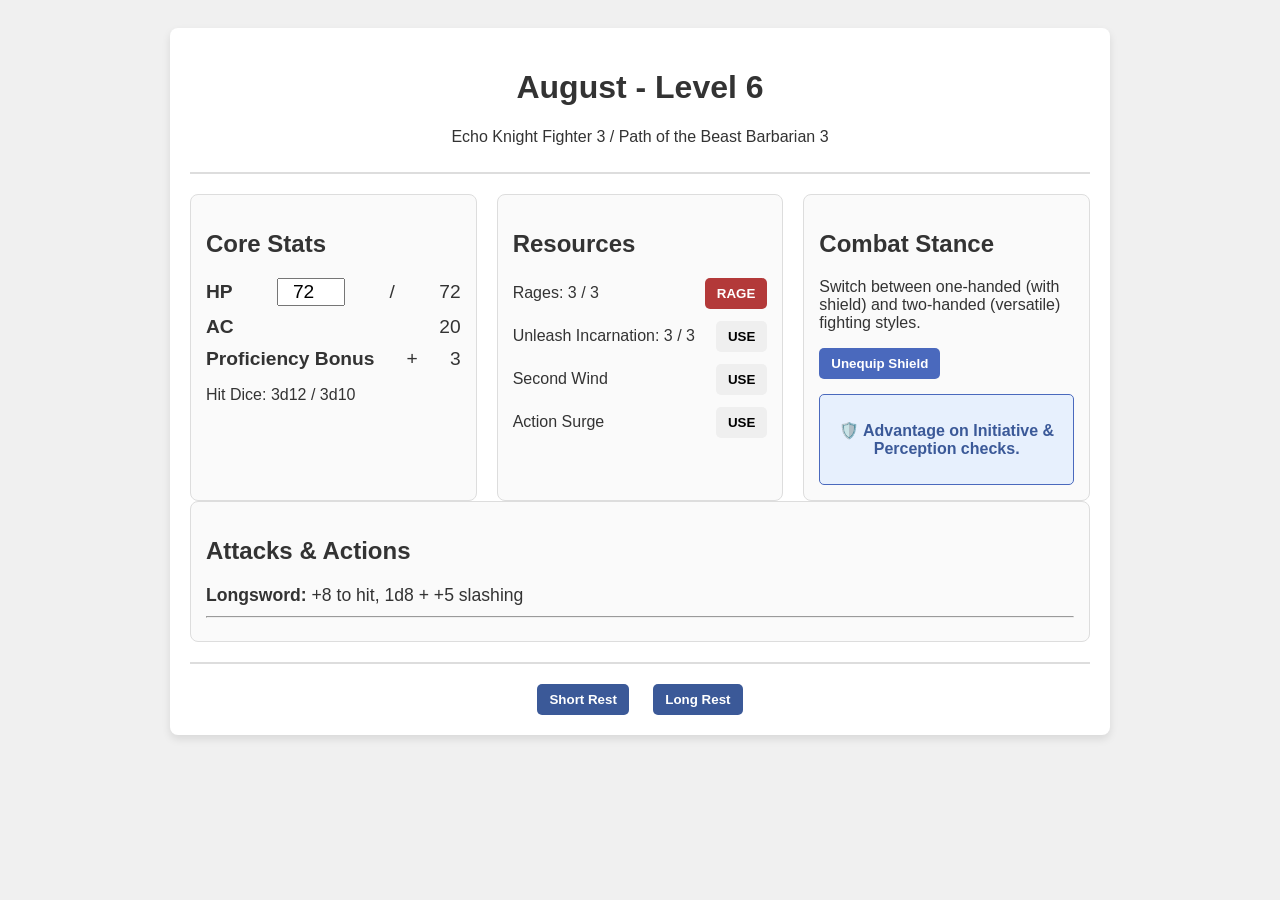
==== index.html @ f9e22737 "Update index.html added text for bite and effect" ====
<!DOCTYPE html>
<html lang="en">
<head>
    <meta charset="UTF-8">
    <meta name="viewport" content="width=device-width, initial-scale=1.0">
    <title>August's Character Dashboard</title>
    <link rel="stylesheet" href="style.css">
</head>
<body>
    <div class="container">
        <header>
            <h1>August - Level 6</h1>
            <p>Echo Knight Fighter 3 / Path of the Beast Barbarian 3</p>
        </header>

        <div class="main-grid">
            <div class="card" id="stats-card">
                <h2>Core Stats</h2>
                <div class="stat-block">
                    <span>HP</span>
                    <input type="number" id="current-hp"> / <span id="max-hp"></span>
                </div>
                <div class="stat-block">
                    <span>AC</span>
                    <span id="armor-class"></span>
                </div>
                 <div class="stat-block">
                    <span>Proficiency Bonus</span>
                    +<span id="prof-bonus"></span>
                </div>
                <div class="hit-dice">
                    <p>Hit Dice: 3d12 / 3d10</p>
                </div>
            </div>

            <div class="card" id="resources-card">
                <h2>Resources</h2>
                <div class="resource">
                    <span>Rages: <span id="rage-uses"></span> / <span id="max-rages"></span></span>
                    <button id="rage-btn">RAGE</button>
                </div>
                <div class="resource">
                    <span>Unleash Incarnation: <span id="echo-uses"></span> / <span id="max-echo-uses"></span></span>
                    <button class="cooldown" id="unleash-btn">USE</button>
                </div>
                <div class="resource">
                    <span>Second Wind</span>
                    <button class="cooldown" id="second-wind-btn">USE</button>
                </div>
                 <div class="resource">
                    <span>Action Surge</span>
                    <button class="cooldown" id="action-surge-btn">USE</button>
                </div>
            </div>

            <div class="card" id="stance-card">
                <h2>Combat Stance</h2>
                <p>Switch between one-handed (with shield) and two-handed (versatile) fighting styles.</p>
                <button id="shield-btn">Equip Shield</button>
                <div id="shield-reminder" class="hidden">
                    <p>🛡️ Advantage on Initiative & Perception checks.</p>
                </div>
            </div>
        </div>

        <div class="card" id="attacks-card">
            <h2>Attacks & Actions</h2>
            <div class="attack-entry">
                <strong>Longsword:</strong> 
                <span id="attack-bonus"></span> to hit, 
                <span id="damage-dice"></span> + <span id="damage-mod"></span> slashing
            </div>
            <div id="rage-damage-bonus" class="hidden">Rage is active!</div>
            <hr>
            <div id="beast-weapons" class="hidden">
                <h4>Form of the Beast (While Raging)</h4>
                <p><strong>Bite:</strong> 1d8 + <span class="beast-mod"></span> piercing. Once per turn, regain HP equal to your proficiency bonus.</p>
                <p><strong>Claws:</strong> 1d6 + <span class="beast-mod"></span> slashing (grants extra attack).</p>
                <p><strong>Tail:</strong> 1d8 + <span class="beast-mod"></span> piercing (reaction to boost AC).</p>
            </div>
        </div>

        <div class="controls">
            <button id="short-rest-btn">Short Rest</button>
            <button id="long-rest-btn">Long Rest</button>
        </div>
    </div>

    <script src="script.js"></script>
</body>
</html>
---- style.css ----
body {
    font-family: sans-serif;
    background-color: #f0f0f0;
    color: #333;
    display: flex;
    justify-content: center;
    align-items: center;
    padding: 20px;
}
.container {
    width: 100%;
    max-width: 900px;
    background-color: white;
    padding: 20px;
    border-radius: 8px;
    box-shadow: 0 4px 8px rgba(0,0,0,0.1);
}
header {
    text-align: center;
    border-bottom: 2px solid #ddd;
    padding-bottom: 10px;
    margin-bottom: 20px;
}
.main-grid {
    display: grid;
    grid-template-columns: repeat(auto-fit, minmax(250px, 1fr));
    gap: 20px;
}
.card {
    background-color: #fafafa;
    border: 1px solid #ddd;
    border-radius: 8px;
    padding: 15px;
}
.stat-block {
    display: flex;
    justify-content: space-between;
    align-items: center;
    font-size: 1.2em;
    margin-bottom: 10px;
}
.stat-block span:first-child {
    font-weight: bold;
}
#current-hp {
    width: 60px;
    text-align: center;
    font-size: 1em;
}
.resource {
    display: flex;
    justify-content: space-between;
    align-items: center;
    margin-bottom: 12px;
}
button {
    padding: 8px 12px;
    border: none;
    border-radius: 5px;
    cursor: pointer;
    font-weight: bold;
    transition: background-color 0.2s;
}
#rage-btn {
    background-color: #b33939;
    color: white;
}
.cooldown.used {
    background-color: #888;
    color: #ccc;
    cursor: not-allowed;
}
.controls {
    text-align: center;
    margin-top: 20px;
    padding-top: 20px;
    border-top: 2px solid #ddd;
}
.controls button {
    background-color: #3b5998;
    color: white;
    margin: 0 10px;
}
.hidden {
    display: none;
}
body.raging #rage-btn {
    background-color: #6D214F;
}
body.raging #attacks-card {
    border: 2px solid #b33939;
}
body.raging #rage-damage-bonus, body.raging #beast-weapons {
    display: block;
}
#shield-btn.active {
    background-color: #4a69bd;
    color: white;
}
.attack-entry {
    font-size: 1.1em;
    margin-bottom: 10px;
}
#rage-damage-bonus {
    color: #b33939;
    font-weight: bold;
    text-align: center;
    margin-top: 10px;
}
#shield-reminder {
    margin-top: 15px;
    padding: 10px;
    background-color: #e7f0fd;
    border: 1px solid #4a69bd;
    border-radius: 5px;
    text-align: center;
    font-weight: bold;
    color: #3b5998;
}
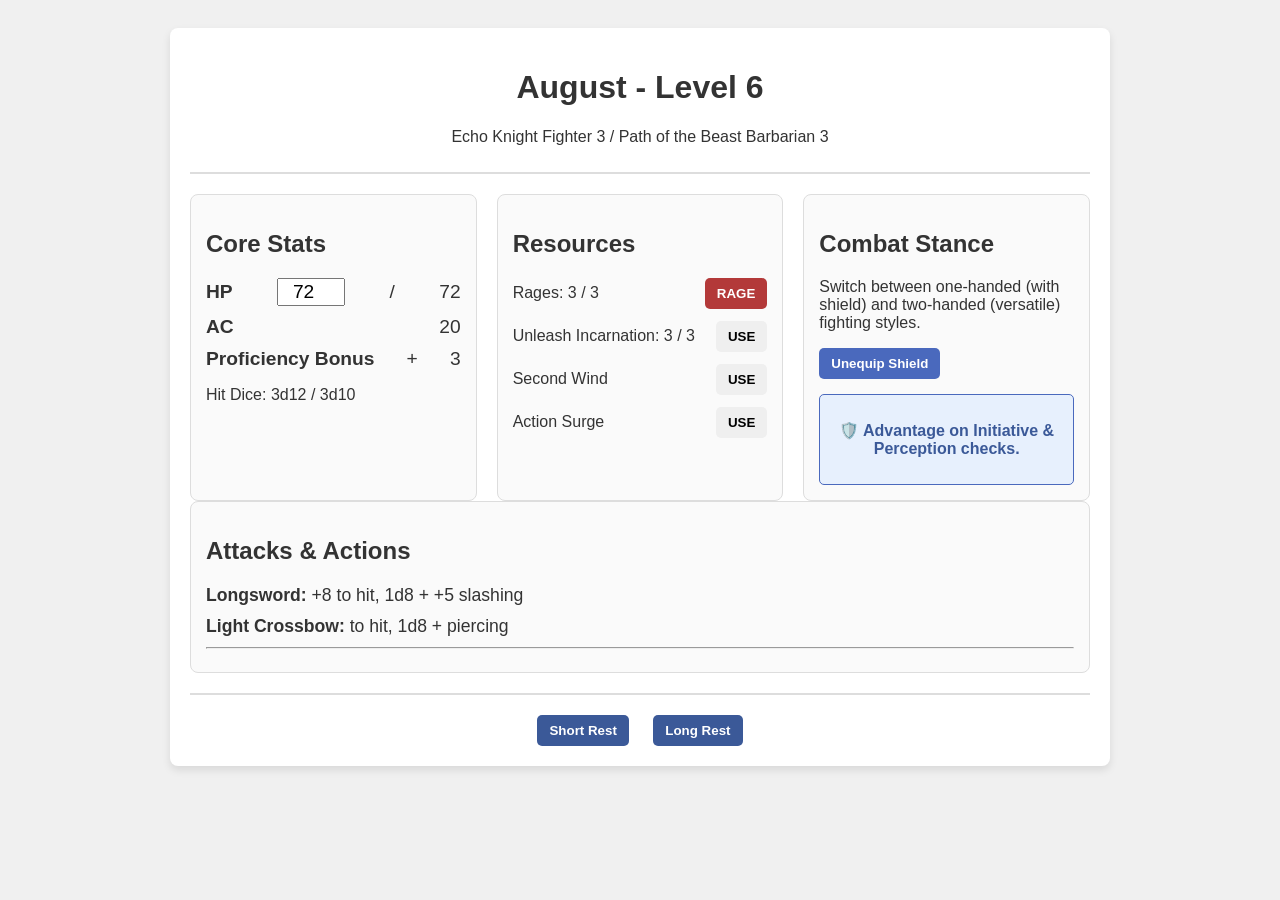
==== commit 73a4d982: "Update index.html updated infoand weapons" ====
--- a/index.html
+++ b/index.html
@@ -70,13 +70,18 @@
                 <span id="attack-bonus"></span> to hit, 
                 <span id="damage-dice"></span> + <span id="damage-mod"></span> slashing
             </div>
+            <div class="attack-entry">
+                <strong>Light Crossbow:</strong> 
+                <span id="crossbow-attack-bonus"></span> to hit, 
+                1d8 + <span id="crossbow-damage-mod"></span> piercing
+            </div>
             <div id="rage-damage-bonus" class="hidden">Rage is active!</div>
             <hr>
             <div id="beast-weapons" class="hidden">
                 <h4>Form of the Beast (While Raging)</h4>
-                <p><strong>Bite:</strong> 1d8 + <span class="beast-mod"></span> piercing. Once per turn, regain HP equal to your proficiency bonus.</p>
-                <p><strong>Claws:</strong> 1d6 + <span class="beast-mod"></span> slashing (grants extra attack).</p>
-                <p><strong>Tail:</strong> 1d8 + <span class="beast-mod"></span> piercing (reaction to boost AC).</p>
+                <p><strong>Bite:</strong> <span class="beast-attack-bonus"></span> to hit, 1d8 + <span class="beast-damage-mod"></span> piercing. Once per turn, regain HP equal to your proficiency bonus.</p>
+                <p><strong>Claws:</strong> <span class="beast-attack-bonus"></span> to hit, 1d6 + <span class="beast-damage-mod"></span> slashing. After an attack, you can make one additional claw attack.</p>
+                <p><strong>Tail:</strong> <span class="beast-attack-bonus"></span> to hit, 1d8 + <span class="beast-damage-mod"></span> piercing (Reach). Use your reaction to add 1d8 to your AC.</p>
             </div>
         </div>
 
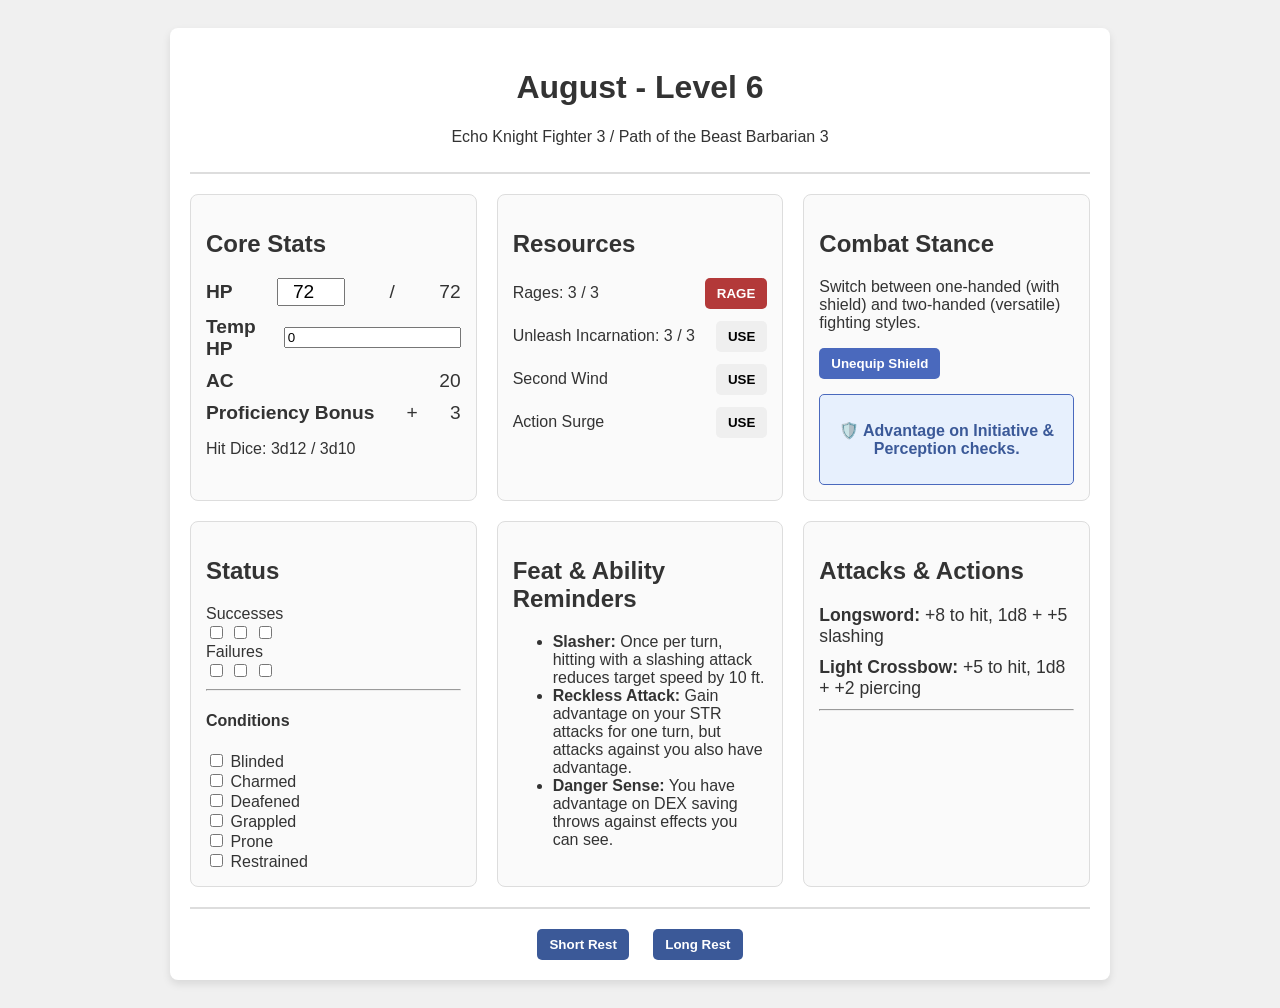
==== commit b13db3ea: "Update index.html" ====
--- a/index.html
+++ b/index.html
@@ -19,6 +19,10 @@
                 <div class="stat-block">
                     <span>HP</span>
                     <input type="number" id="current-hp"> / <span id="max-hp"></span>
+                </div>
+                <div class="stat-block">
+                    <span>Temp HP</span>
+                    <input type="number" id="temp-hp" value="0">
                 </div>
                 <div class="stat-block">
                     <span>AC</span>
@@ -61,27 +65,62 @@
                     <p>🛡️ Advantage on Initiative & Perception checks.</p>
                 </div>
             </div>
-        </div>
-
-        <div class="card" id="attacks-card">
-            <h2>Attacks & Actions</h2>
-            <div class="attack-entry">
-                <strong>Longsword:</strong> 
-                <span id="attack-bonus"></span> to hit, 
-                <span id="damage-dice"></span> + <span id="damage-mod"></span> slashing
+            
+            <div class="card" id="status-card">
+                <h2>Status</h2>
+                <div class="death-saves">
+                    <span>Successes</span>
+                    <div>
+                        <input type="checkbox"> <input type="checkbox"> <input type="checkbox">
+                    </div>
+                </div>
+                <div class="death-saves">
+                    <span>Failures</span>
+                    <div>
+                        <input type="checkbox"> <input type="checkbox"> <input type="checkbox">
+                    </div>
+                </div>
+                <hr class="divider">
+                <h4>Conditions</h4>
+                <div class="conditions-grid">
+                    <div><input type="checkbox"> Blinded</div>
+                    <div><input type="checkbox"> Charmed</div>
+                    <div><input type="checkbox"> Deafened</div>
+                    <div><input type="checkbox"> Grappled</div>
+                    <div><input type="checkbox"> Prone</div>
+                    <div><input type="checkbox"> Restrained</div>
+                </div>
             </div>
-            <div class="attack-entry">
-                <strong>Light Crossbow:</strong> 
-                <span id="crossbow-attack-bonus"></span> to hit, 
-                1d8 + <span id="crossbow-damage-mod"></span> piercing
+            
+            <div class="card" id="feats-card">
+                <h2>Feat & Ability Reminders</h2>
+                <ul>
+                    <li><strong>Slasher:</strong> Once per turn, hitting with a slashing attack reduces target speed by 10 ft.</li>
+                    <li><strong>Reckless Attack:</strong> Gain advantage on your STR attacks for one turn, but attacks against you also have advantage.</li>
+                    <li><strong>Danger Sense:</strong> You have advantage on DEX saving throws against effects you can see.</li>
+                </ul>
             </div>
-            <div id="rage-damage-bonus" class="hidden">Rage is active!</div>
-            <hr>
-            <div id="beast-weapons" class="hidden">
-                <h4>Form of the Beast (While Raging)</h4>
-                <p><strong>Bite:</strong> <span class="beast-attack-bonus"></span> to hit, 1d8 + <span class="beast-damage-mod"></span> piercing. Once per turn, regain HP equal to your proficiency bonus.</p>
-                <p><strong>Claws:</strong> <span class="beast-attack-bonus"></span> to hit, 1d6 + <span class="beast-damage-mod"></span> slashing. After an attack, you can make one additional claw attack.</p>
-                <p><strong>Tail:</strong> <span class="beast-attack-bonus"></span> to hit, 1d8 + <span class="beast-damage-mod"></span> piercing (Reach). Use your reaction to add 1d8 to your AC.</p>
+            
+            <div class="card" id="attacks-card">
+                <h2>Attacks & Actions</h2>
+                <div class="attack-entry">
+                    <strong>Longsword:</strong> 
+                    <span id="attack-bonus"></span> to hit, 
+                    <span id="damage-dice"></span> + <span id="damage-mod"></span> slashing
+                </div>
+                <div class="attack-entry">
+                    <strong>Light Crossbow:</strong> 
+                    <span id="crossbow-attack-bonus"></span> to hit, 
+                    1d8 + <span id="crossbow-damage-mod"></span> piercing
+                </div>
+                <div id="rage-damage-bonus" class="hidden">Rage is active!</div>
+                <hr>
+                <div id="beast-weapons" class="hidden">
+                    <h4>Form of the Beast (While Raging)</h4>
+                    <p><strong>Bite:</strong> <span class="beast-attack-bonus"></span> to hit, 1d8 + <span class="beast-damage-mod"></span> piercing. Once per turn, regain HP equal to your proficiency bonus.</p>
+                    <p><strong>Claws:</strong> <span class="beast-attack-bonus"></span> to hit, 1d6 + <span class="beast-damage-mod"></span> slashing. After an attack, you can make one additional claw attack.</p>
+                    <p><strong>Tail:</strong> <span class="beast-attack-bonus"></span> to hit, 1d8 + <span class="beast-damage-mod"></span> piercing (Reach). Use your reaction to add 1d8 to your AC.</p>
+                </div>
             </div>
         </div>
 
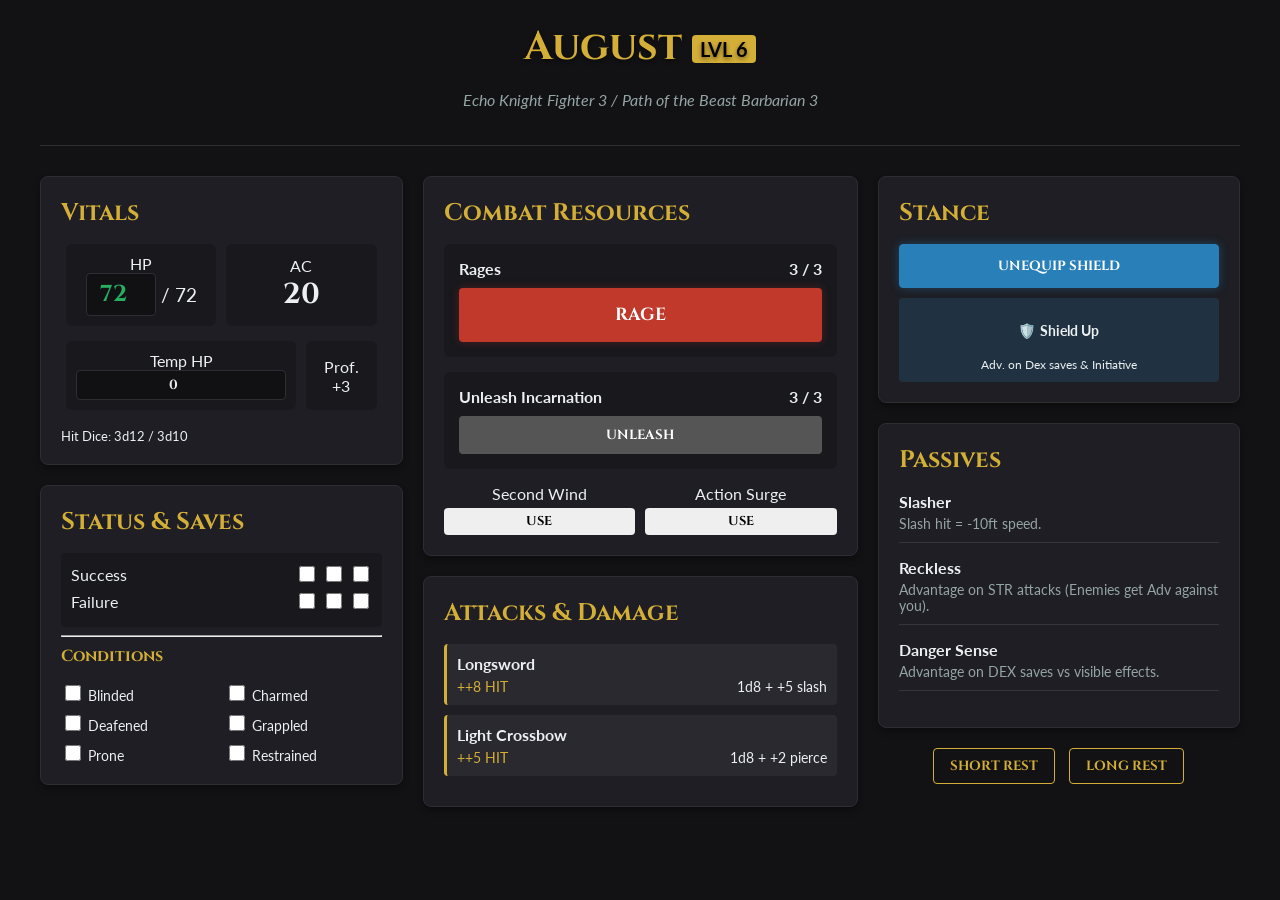
==== commit 37028bbc: "Enhance character dashboard structure and styling Refactor character dashboard layout and stats disp" ====
--- a/index.html
+++ b/index.html
@@ -4,129 +4,190 @@
     <meta charset="UTF-8">
     <meta name="viewport" content="width=device-width, initial-scale=1.0">
     <title>August's Character Dashboard</title>
+    <link rel="preconnect" href="https://fonts.googleapis.com">
+    <link rel="preconnect" href="https://fonts.gstatic.com" crossorigin>
+    <link href="https://fonts.googleapis.com/css2?family=Cinzel:wght@400;700&family=Lato:wght@400;700&display=swap" rel="stylesheet">
     <link rel="stylesheet" href="style.css">
 </head>
 <body>
+    <div class="bg-overlay"></div>
     <div class="container">
         <header>
-            <h1>August - Level 6</h1>
-            <p>Echo Knight Fighter 3 / Path of the Beast Barbarian 3</p>
+            <div class="header-content">
+                <h1>August <span class="level-badge">LVL 6</span></h1>
+                <p class="subtitle">Echo Knight Fighter 3 / Path of the Beast Barbarian 3</p>
+            </div>
         </header>
 
         <div class="main-grid">
-            <div class="card" id="stats-card">
-                <h2>Core Stats</h2>
-                <div class="stat-block">
-                    <span>HP</span>
-                    <input type="number" id="current-hp"> / <span id="max-hp"></span>
+            <div class="column-left">
+                <div class="card" id="stats-card">
+                    <h2><i class="icon-shield"></i> Vitals</h2>
+                    <div class="stat-row main-stats">
+                        <div class="stat-block hp-block">
+                            <span class="label">HP</span>
+                            <div class="hp-inputs">
+                                <input type="number" id="current-hp" placeholder="0">
+                                <span class="divider">/</span>
+                                <span id="max-hp"></span>
+                            </div>
+                        </div>
+                        <div class="stat-block ac-block">
+                            <span class="label">AC</span>
+                            <span id="armor-class" class="big-number"></span>
+                        </div>
+                    </div>
+                    <div class="stat-row secondary-stats">
+                        <div class="stat-block">
+                            <span class="label">Temp HP</span>
+                            <input type="number" id="temp-hp" value="0">
+                        </div>
+                        <div class="stat-block">
+                            <span class="label">Prof.</span>
+                            <span class="bonus-text">+<span id="prof-bonus"></span></span>
+                        </div>
+                    </div>
+                    <div class="hit-dice">
+                        <small>Hit Dice: 3d12 / 3d10</small>
+                    </div>
                 </div>
-                <div class="stat-block">
-                    <span>Temp HP</span>
-                    <input type="number" id="temp-hp" value="0">
-                </div>
-                <div class="stat-block">
-                    <span>AC</span>
-                    <span id="armor-class"></span>
-                </div>
-                 <div class="stat-block">
-                    <span>Proficiency Bonus</span>
-                    +<span id="prof-bonus"></span>
-                </div>
-                <div class="hit-dice">
-                    <p>Hit Dice: 3d12 / 3d10</p>
+
+                <div class="card" id="status-card">
+                    <h2>Status & Saves</h2>
+                    <div class="death-saves-container">
+                        <div class="death-row">
+                            <span>Success</span>
+                            <div class="checks">
+                                <input type="checkbox" class="save-success"> 
+                                <input type="checkbox" class="save-success"> 
+                                <input type="checkbox" class="save-success">
+                            </div>
+                        </div>
+                        <div class="death-row">
+                            <span>Failure</span>
+                            <div class="checks">
+                                <input type="checkbox" class="save-fail"> 
+                                <input type="checkbox" class="save-fail"> 
+                                <input type="checkbox" class="save-fail">
+                            </div>
+                        </div>
+                    </div>
+                    <hr class="divider">
+                    <h4>Conditions</h4>
+                    <div class="conditions-grid">
+                        <label><input type="checkbox"> Blinded</label>
+                        <label><input type="checkbox"> Charmed</label>
+                        <label><input type="checkbox"> Deafened</label>
+                        <label><input type="checkbox"> Grappled</label>
+                        <label><input type="checkbox"> Prone</label>
+                        <label><input type="checkbox"> Restrained</label>
+                    </div>
                 </div>
             </div>
 
-            <div class="card" id="resources-card">
-                <h2>Resources</h2>
-                <div class="resource">
-                    <span>Rages: <span id="rage-uses"></span> / <span id="max-rages"></span></span>
-                    <button id="rage-btn">RAGE</button>
+            <div class="column-center">
+                <div class="card" id="resources-card">
+                    <h2>Combat Resources</h2>
+                    
+                    <div class="resource-highlight">
+                        <div class="resource-header">
+                            <span>Rages</span>
+                            <span class="counter"><span id="rage-uses"></span> / <span id="max-rages"></span></span>
+                        </div>
+                        <button id="rage-btn" class="btn-main rage-btn">ENTER RAGE</button>
+                    </div>
+
+                    <div class="resource-highlight">
+                        <div class="resource-header">
+                            <span>Unleash Incarnation</span>
+                            <span class="counter"><span id="echo-uses"></span> / <span id="max-echo-uses"></span></span>
+                        </div>
+                        <button class="cooldown btn-secondary" id="unleash-btn">UNLEASH</button>
+                    </div>
+
+                    <div class="resource-grid">
+                        <div class="resource-small">
+                            <span>Second Wind</span>
+                            <button class="cooldown btn-small" id="second-wind-btn">USE</button>
+                        </div>
+                        <div class="resource-small">
+                            <span>Action Surge</span>
+                            <button class="cooldown btn-small" id="action-surge-btn">USE</button>
+                        </div>
+                    </div>
                 </div>
-                <div class="resource">
-                    <span>Unleash Incarnation: <span id="echo-uses"></span> / <span id="max-echo-uses"></span></span>
-                    <button class="cooldown" id="unleash-btn">USE</button>
-                </div>
-                <div class="resource">
-                    <span>Second Wind</span>
-                    <button class="cooldown" id="second-wind-btn">USE</button>
-                </div>
-                 <div class="resource">
-                    <span>Action Surge</span>
-                    <button class="cooldown" id="action-surge-btn">USE</button>
+
+                <div class="card" id="attacks-card">
+                    <h2>Attacks & Damage</h2>
+                    <div class="attack-list">
+                        <div class="attack-entry">
+                            <div class="atk-header">Longsword</div> 
+                            <div class="atk-details">
+                                <span class="hit-badge">+<span id="attack-bonus"></span> HIT</span>
+                                <span class="dmg-badge"><span id="damage-dice"></span> + <span id="damage-mod"></span> slash</span>
+                            </div>
+                        </div>
+                        <div class="attack-entry">
+                            <div class="atk-header">Light Crossbow</div>
+                            <div class="atk-details">
+                                <span class="hit-badge">+<span id="crossbow-attack-bonus"></span> HIT</span>
+                                <span class="dmg-badge">1d8 + <span id="crossbow-damage-mod"></span> pierce</span>
+                            </div>
+                        </div>
+                    </div>
+
+                    <div id="rage-damage-bonus" class="hidden alert-box">
+                        🔥 RAGE ACTIVE (+2 Dmg) 🔥
+                    </div>
+
+                    <div id="beast-weapons" class="hidden beast-panel">
+                        <h4><span class="icon-claw"></span> Form of the Beast</h4>
+                        <div class="beast-entry">
+                            <strong>Bite:</strong> +<span class="beast-attack-bonus"></span> Hit, 1d8 + <span class="beast-damage-mod"></span> Pierce. (Heal on hit)
+                        </div>
+                        <div class="beast-entry">
+                            <strong>Claws:</strong> +<span class="beast-attack-bonus"></span> Hit, 1d6 + <span class="beast-damage-mod"></span> Slash. (Double attack)
+                        </div>
+                        <div class="beast-entry">
+                            <strong>Tail:</strong> +<span class="beast-attack-bonus"></span> Hit, 1d8 + <span class="beast-damage-mod"></span> Pierce. (Reach & +AC Reaction)
+                        </div>
+                    </div>
                 </div>
             </div>
 
-            <div class="card" id="stance-card">
-                <h2>Combat Stance</h2>
-                <p>Switch between one-handed (with shield) and two-handed (versatile) fighting styles.</p>
-                <button id="shield-btn">Equip Shield</button>
-                <div id="shield-reminder" class="hidden">
-                    <p>🛡️ Advantage on Initiative & Perception checks.</p>
+            <div class="column-right">
+                <div class="card" id="stance-card">
+                    <h2>Stance</h2>
+                    <button id="shield-btn" class="btn-toggle">Equip Shield</button>
+                    <div id="shield-reminder" class="hidden info-box">
+                        <p>🛡️ <strong>Shield Up</strong></p>
+                        <small>Adv. on Dex saves & Initiative</small>
+                    </div>
+                </div>
+                
+                <div class="card" id="feats-card">
+                    <h2>Passives</h2>
+                    <ul class="feat-list">
+                        <li>
+                            <strong>Slasher</strong>
+                            <p>Slash hit = -10ft speed.</p>
+                        </li>
+                        <li>
+                            <strong>Reckless</strong>
+                            <p>Advantage on STR attacks (Enemies get Adv against you).</p>
+                        </li>
+                        <li>
+                            <strong>Danger Sense</strong>
+                            <p>Advantage on DEX saves vs visible effects.</p>
+                        </li>
+                    </ul>
+                </div>
+
+                 <div class="controls">
+                    <button id="short-rest-btn" class="rest-btn">Short Rest</button>
+                    <button id="long-rest-btn" class="rest-btn">Long Rest</button>
                 </div>
             </div>
-            
-            <div class="card" id="status-card">
-                <h2>Status</h2>
-                <div class="death-saves">
-                    <span>Successes</span>
-                    <div>
-                        <input type="checkbox"> <input type="checkbox"> <input type="checkbox">
-                    </div>
-                </div>
-                <div class="death-saves">
-                    <span>Failures</span>
-                    <div>
-                        <input type="checkbox"> <input type="checkbox"> <input type="checkbox">
-                    </div>
-                </div>
-                <hr class="divider">
-                <h4>Conditions</h4>
-                <div class="conditions-grid">
-                    <div><input type="checkbox"> Blinded</div>
-                    <div><input type="checkbox"> Charmed</div>
-                    <div><input type="checkbox"> Deafened</div>
-                    <div><input type="checkbox"> Grappled</div>
-                    <div><input type="checkbox"> Prone</div>
-                    <div><input type="checkbox"> Restrained</div>
-                </div>
-            </div>
-            
-            <div class="card" id="feats-card">
-                <h2>Feat & Ability Reminders</h2>
-                <ul>
-                    <li><strong>Slasher:</strong> Once per turn, hitting with a slashing attack reduces target speed by 10 ft.</li>
-                    <li><strong>Reckless Attack:</strong> Gain advantage on your STR attacks for one turn, but attacks against you also have advantage.</li>
-                    <li><strong>Danger Sense:</strong> You have advantage on DEX saving throws against effects you can see.</li>
-                </ul>
-            </div>
-            
-            <div class="card" id="attacks-card">
-                <h2>Attacks & Actions</h2>
-                <div class="attack-entry">
-                    <strong>Longsword:</strong> 
-                    <span id="attack-bonus"></span> to hit, 
-                    <span id="damage-dice"></span> + <span id="damage-mod"></span> slashing
-                </div>
-                <div class="attack-entry">
-                    <strong>Light Crossbow:</strong> 
-                    <span id="crossbow-attack-bonus"></span> to hit, 
-                    1d8 + <span id="crossbow-damage-mod"></span> piercing
-                </div>
-                <div id="rage-damage-bonus" class="hidden">Rage is active!</div>
-                <hr>
-                <div id="beast-weapons" class="hidden">
-                    <h4>Form of the Beast (While Raging)</h4>
-                    <p><strong>Bite:</strong> <span class="beast-attack-bonus"></span> to hit, 1d8 + <span class="beast-damage-mod"></span> piercing. Once per turn, regain HP equal to your proficiency bonus.</p>
-                    <p><strong>Claws:</strong> <span class="beast-attack-bonus"></span> to hit, 1d6 + <span class="beast-damage-mod"></span> slashing. After an attack, you can make one additional claw attack.</p>
-                    <p><strong>Tail:</strong> <span class="beast-attack-bonus"></span> to hit, 1d8 + <span class="beast-damage-mod"></span> piercing (Reach). Use your reaction to add 1d8 to your AC.</p>
-                </div>
-            </div>
-        </div>
-
-        <div class="controls">
-            <button id="short-rest-btn">Short Rest</button>
-            <button id="long-rest-btn">Long Rest</button>
         </div>
     </div>
 
--- a/style.css
+++ b/style.css
@@ -1,119 +1,373 @@
+:root {
+    --bg-dark: #121214;
+    --card-bg: #1e1e24;
+    --card-border: #2d2d34;
+    --accent-gold: #d4af37;
+    --accent-red: #c0392b;
+    --accent-blue: #2980b9;
+    --text-main: #ecf0f1;
+    --text-muted: #95a5a6;
+    --success: #27ae60;
+}
+
+* {
+    box-sizing: border-box;
+}
+
 body {
-    font-family: sans-serif;
-    background-color: #f0f0f0;
-    color: #333;
+    font-family: 'Lato', sans-serif;
+    background-color: var(--bg-dark);
+    color: var(--text-main);
+    margin: 0;
+    padding: 20px;
+    min-height: 100vh;
     display: flex;
     justify-content: center;
-    align-items: center;
-    padding: 20px;
-}
+}
+
+h1, h2, h4 {
+    font-family: 'Cinzel', serif;
+    margin: 0 0 15px 0;
+    color: var(--accent-gold);
+}
+
 .container {
     width: 100%;
-    max-width: 900px;
-    background-color: white;
-    padding: 20px;
-    border-radius: 8px;
-    box-shadow: 0 4px 8px rgba(0,0,0,0.1);
-}
+    max-width: 1200px;
+}
+
+/* --- Header --- */
 header {
     text-align: center;
-    border-bottom: 2px solid #ddd;
-    padding-bottom: 10px;
-    margin-bottom: 20px;
-}
+    border-bottom: 1px solid var(--card-border);
+    padding-bottom: 20px;
+    margin-bottom: 30px;
+}
+
+header h1 {
+    font-size: 2.5rem;
+    text-shadow: 0 2px 4px rgba(0,0,0,0.5);
+}
+
+.level-badge {
+    background: var(--accent-gold);
+    color: #000;
+    font-size: 0.5em;
+    padding: 2px 8px;
+    border-radius: 4px;
+    vertical-align: middle;
+    font-family: 'Lato', sans-serif;
+    font-weight: bold;
+}
+
+.subtitle {
+    color: var(--text-muted);
+    font-style: italic;
+}
+
+/* --- Grid Layout --- */
 .main-grid {
     display: grid;
-    grid-template-columns: repeat(auto-fit, minmax(250px, 1fr));
+    grid-template-columns: repeat(auto-fit, minmax(300px, 1fr));
     gap: 20px;
-}
+    align-items: start;
+}
+
+@media (min-width: 1000px) {
+    .main-grid {
+        grid-template-columns: 1fr 1.2fr 1fr; /* Center column slightly wider */
+    }
+}
+
+/* --- Card Styling --- */
 .card {
-    background-color: #fafafa;
-    border: 1px solid #ddd;
+    background-color: var(--card-bg);
+    border: 1px solid var(--card-border);
     border-radius: 8px;
+    padding: 20px;
+    margin-bottom: 20px;
+    box-shadow: 0 4px 6px rgba(0,0,0,0.3);
+}
+
+/* --- Inputs & Forms --- */
+input[type="number"] {
+    background: rgba(0,0,0,0.3);
+    border: 1px solid var(--card-border);
+    color: var(--text-main);
+    padding: 5px;
+    border-radius: 4px;
+    text-align: center;
+    font-family: 'Cinzel', serif;
+    font-weight: bold;
+}
+
+/* --- Stats Section --- */
+.stat-row {
+    display: flex;
+    justify-content: space-between;
+    margin-bottom: 15px;
+}
+
+.stat-block {
+    text-align: center;
+    background: rgba(0,0,0,0.2);
+    padding: 10px;
+    border-radius: 6px;
+    flex: 1;
+    margin: 0 5px;
+    display: flex;
+    flex-direction: column;
+    align-items: center;
+    justify-content: center;
+}
+
+.hp-inputs {
+    display: flex;
+    align-items: center;
+    gap: 5px;
+    font-size: 1.2em;
+}
+
+#current-hp {
+    width: 70px;
+    font-size: 1.2em;
+    color: var(--success);
+}
+
+.big-number {
+    font-size: 1.8em;
+    font-weight: bold;
+    font-family: 'Cinzel', serif;
+}
+
+/* --- Buttons --- */
+button {
+    border: none;
+    border-radius: 4px;
+    cursor: pointer;
+    font-family: 'Cinzel', serif;
+    font-weight: bold;
+    text-transform: uppercase;
+    transition: all 0.2s;
+}
+
+.btn-main {
+    width: 100%;
     padding: 15px;
-}
-.stat-block {
+    font-size: 1.1em;
+    background-color: var(--accent-red);
+    color: white;
+    box-shadow: 0 0 10px rgba(192, 57, 43, 0.3);
+}
+
+.btn-main:hover {
+    background-color: #e74c3c;
+    transform: translateY(-2px);
+    box-shadow: 0 0 15px rgba(192, 57, 43, 0.6);
+}
+
+.btn-secondary {
+    width: 100%;
+    padding: 10px;
+    background-color: #555;
+    color: white;
+}
+
+.btn-small {
+    padding: 5px 10px;
+    font-size: 0.8em;
+}
+
+.btn-toggle {
+    width: 100%;
+    padding: 12px;
+    background-color: var(--card-border);
+    color: var(--text-muted);
+    border: 1px solid var(--text-muted);
+}
+
+.rest-btn {
+    background: transparent;
+    border: 1px solid var(--accent-gold);
+    color: var(--accent-gold);
+    padding: 8px 16px;
+    margin: 0 5px;
+}
+
+.rest-btn:hover {
+    background: var(--accent-gold);
+    color: #000;
+}
+
+/* --- Specific ID States (Logic Connected) --- */
+/* Rage State */
+body.raging .rage-btn {
+    background-color: #6D214F;
+    animation: pulse 2s infinite;
+    content: "END RAGE";
+}
+body.raging #attacks-card {
+    border: 1px solid var(--accent-red);
+    box-shadow: 0 0 10px rgba(192, 57, 43, 0.2);
+}
+body.raging #current-hp {
+    color: var(--accent-red);
+}
+
+/* Shield State */
+#shield-btn.active {
+    background-color: var(--accent-blue);
+    color: white;
+    border-color: var(--accent-blue);
+    box-shadow: 0 0 10px rgba(41, 128, 185, 0.4);
+}
+
+/* Cooldowns */
+.cooldown.used {
+    background-color: #2c3e50;
+    color: #555;
+    cursor: not-allowed;
+    text-decoration: line-through;
+}
+
+/* --- Resources --- */
+.resource-highlight {
+    background: rgba(0,0,0,0.2);
+    padding: 15px;
+    border-radius: 6px;
+    margin-bottom: 15px;
+}
+
+.resource-header {
+    display: flex;
+    justify-content: space-between;
+    margin-bottom: 10px;
+    font-weight: bold;
+}
+
+.resource-grid {
+    display: grid;
+    grid-template-columns: 1fr 1fr;
+    gap: 10px;
+}
+
+.resource-small {
+    display: flex;
+    flex-direction: column;
+    gap: 5px;
+    text-align: center;
+}
+
+/* --- Attacks --- */
+.attack-entry {
+    background: rgba(255,255,255,0.05);
+    padding: 10px;
+    margin-bottom: 10px;
+    border-radius: 4px;
+    border-left: 3px solid var(--accent-gold);
+}
+
+.atk-header {
+    font-weight: bold;
+    margin-bottom: 5px;
+}
+
+.atk-details {
+    display: flex;
+    justify-content: space-between;
+    font-size: 0.9em;
+}
+
+.hit-badge { color: var(--accent-gold); }
+.dmg-badge { color: var(--text-main); }
+
+#rage-damage-bonus {
+    background: rgba(192, 57, 43, 0.2);
+    color: #ff7675;
+    padding: 10px;
+    text-align: center;
+    font-weight: bold;
+    border: 1px solid var(--accent-red);
+    border-radius: 4px;
+    margin-top: 10px;
+    animation: pulse 2s infinite;
+}
+
+.beast-panel {
+    margin-top: 15px;
+    border-top: 1px solid var(--card-border);
+    padding-top: 15px;
+}
+
+.beast-entry {
+    font-size: 0.9em;
+    margin-bottom: 8px;
+    color: #dcdde1;
+}
+
+/* --- Status --- */
+.death-saves-container {
+    background: rgba(0,0,0,0.2);
+    padding: 10px;
+    border-radius: 4px;
+}
+.death-row {
     display: flex;
     justify-content: space-between;
     align-items: center;
-    font-size: 1.2em;
-    margin-bottom: 10px;
-}
-.stat-block span:first-child {
-    font-weight: bold;
-}
-#current-hp {
-    width: 60px;
-    text-align: center;
-    font-size: 1em;
-}
-.resource {
-    display: flex;
-    justify-content: space-between;
-    align-items: center;
-    margin-bottom: 12px;
-}
-button {
-    padding: 8px 12px;
-    border: none;
-    border-radius: 5px;
+    margin-bottom: 5px;
+}
+
+/* Custom Checkboxes for Death Saves */
+input[type="checkbox"] {
+    accent-color: var(--accent-gold);
+    width: 16px;
+    height: 16px;
     cursor: pointer;
-    font-weight: bold;
-    transition: background-color 0.2s;
-}
-#rage-btn {
-    background-color: #b33939;
-    color: white;
-}
-.cooldown.used {
-    background-color: #888;
-    color: #ccc;
-    cursor: not-allowed;
-}
+}
+.save-success { accent-color: var(--success); }
+.save-fail { accent-color: var(--accent-red); }
+
+.conditions-grid {
+    display: grid;
+    grid-template-columns: 1fr 1fr;
+    gap: 8px;
+    font-size: 0.9em;
+}
+
+/* --- Feats --- */
+.feat-list {
+    padding-left: 0;
+    list-style: none;
+}
+.feat-list li {
+    margin-bottom: 15px;
+    border-bottom: 1px solid rgba(255,255,255,0.1);
+    padding-bottom: 10px;
+}
+.feat-list p {
+    margin: 5px 0 0 0;
+    font-size: 0.85em;
+    color: var(--text-muted);
+}
+
+/* --- Helpers --- */
+.hidden { display: none !important; }
 .controls {
-    text-align: center;
     margin-top: 20px;
-    padding-top: 20px;
-    border-top: 2px solid #ddd;
-}
-.controls button {
-    background-color: #3b5998;
-    color: white;
-    margin: 0 10px;
-}
-.hidden {
-    display: none;
-}
-body.raging #rage-btn {
-    background-color: #6D214F;
-}
-body.raging #attacks-card {
-    border: 2px solid #b33939;
-}
-body.raging #rage-damage-bonus, body.raging #beast-weapons {
-    display: block;
-}
-#shield-btn.active {
-    background-color: #4a69bd;
-    color: white;
-}
-.attack-entry {
-    font-size: 1.1em;
-    margin-bottom: 10px;
-}
-#rage-damage-bonus {
-    color: #b33939;
-    font-weight: bold;
-    text-align: center;
+    text-align: center;
+}
+.info-box {
     margin-top: 10px;
-}
-#shield-reminder {
-    margin-top: 15px;
-    padding: 10px;
-    background-color: #e7f0fd;
-    border: 1px solid #4a69bd;
-    border-radius: 5px;
-    text-align: center;
-    font-weight: bold;
-    color: #3b5998;
-}
+    background: rgba(41, 128, 185, 0.2);
+    padding: 10px;
+    border-radius: 4px;
+    text-align: center;
+    font-size: 0.9em;
+}
+
+@keyframes pulse {
+    0% { opacity: 1; }
+    50% { opacity: 0.7; }
+    100% { opacity: 1; }
+}
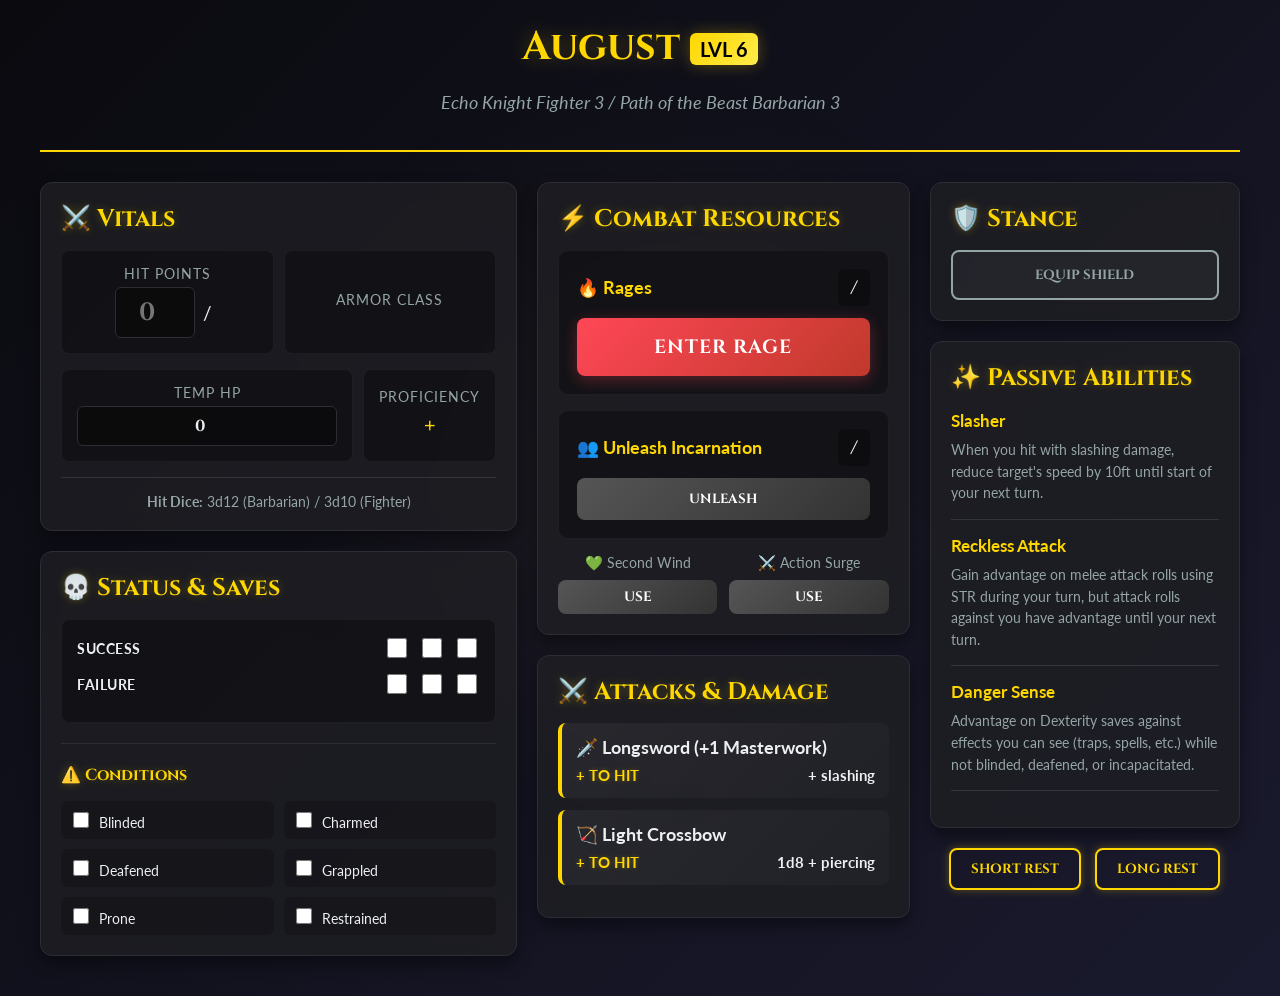
==== commit fae6a709: "Integrate CSS styles and enhance HTML structure Added CSS styles for character dashboard and updated" ====
--- a/index.html
+++ b/index.html
@@ -7,10 +7,640 @@
     <link rel="preconnect" href="https://fonts.googleapis.com">
     <link rel="preconnect" href="https://fonts.gstatic.com" crossorigin>
     <link href="https://fonts.googleapis.com/css2?family=Cinzel:wght@400;700&family=Lato:wght@400;700&display=swap" rel="stylesheet">
-    <link rel="stylesheet" href="style.css">
+    <style>
+:root {
+    --bg-dark: #0a0a0f;
+    --bg-gradient: linear-gradient(135deg, #0a0a0f 0%, #1a1a2e 100%);
+    --card-bg: rgba(30, 30, 36, 0.8);
+    --card-border: #2d2d34;
+    --accent-gold: #ffd700;
+    --accent-red: #ff4757;
+    --accent-blue: #3498db;
+    --accent-purple: #9b59b6;
+    --text-main: #ecf0f1;
+    --text-muted: #95a5a6;
+    --success: #2ecc71;
+    --glow-gold: rgba(255, 215, 0, 0.3);
+    --glow-red: rgba(255, 71, 87, 0.3);
+}
+
+* {
+    box-sizing: border-box;
+}
+
+body {
+    font-family: 'Lato', sans-serif;
+    background: var(--bg-gradient);
+    color: var(--text-main);
+    margin: 0;
+    padding: 20px;
+    min-height: 100vh;
+    display: flex;
+    justify-content: center;
+    position: relative;
+}
+
+body::before {
+    content: '';
+    position: fixed;
+    top: 0;
+    left: 0;
+    right: 0;
+    bottom: 0;
+    background: radial-gradient(circle at 50% 50%, rgba(212, 175, 55, 0.05) 0%, transparent 50%);
+    pointer-events: none;
+    z-index: 0;
+}
+
+h1, h2, h4 {
+    font-family: 'Cinzel', serif;
+    margin: 0 0 15px 0;
+    color: var(--accent-gold);
+    text-shadow: 0 0 10px var(--glow-gold);
+}
+
+.container {
+    width: 100%;
+    max-width: 1200px;
+    position: relative;
+    z-index: 1;
+}
+
+header {
+    text-align: center;
+    border-bottom: 2px solid var(--accent-gold);
+    padding-bottom: 20px;
+    margin-bottom: 30px;
+    position: relative;
+}
+
+header h1 {
+    font-size: 2.5rem;
+    text-shadow: 0 0 20px var(--glow-gold);
+    animation: titleGlow 3s ease-in-out infinite;
+}
+
+@keyframes titleGlow {
+    0%, 100% { text-shadow: 0 0 20px var(--glow-gold); }
+    50% { text-shadow: 0 0 30px var(--glow-gold), 0 0 40px var(--glow-gold); }
+}
+
+.level-badge {
+    background: linear-gradient(135deg, var(--accent-gold) 0%, #ffed4e 100%);
+    color: #000;
+    font-size: 0.5em;
+    padding: 4px 10px;
+    border-radius: 6px;
+    vertical-align: middle;
+    font-family: 'Lato', sans-serif;
+    font-weight: bold;
+    box-shadow: 0 0 15px var(--glow-gold);
+}
+
+.subtitle {
+    color: var(--text-muted);
+    font-style: italic;
+    font-size: 1.1em;
+}
+
+.main-grid {
+    display: grid;
+    grid-template-columns: repeat(auto-fit, minmax(300px, 1fr));
+    gap: 20px;
+    align-items: start;
+}
+
+@media (min-width: 1000px) {
+    .main-grid {
+        grid-template-columns: 1fr 1.2fr 1fr;
+    }
+}
+
+.card {
+    background: var(--card-bg);
+    backdrop-filter: blur(10px);
+    border: 1px solid var(--card-border);
+    border-radius: 12px;
+    padding: 20px;
+    margin-bottom: 20px;
+    box-shadow: 0 8px 16px rgba(0,0,0,0.4);
+    transition: transform 0.2s, box-shadow 0.2s;
+}
+
+.card:hover {
+    transform: translateY(-2px);
+    box-shadow: 0 12px 24px rgba(0,0,0,0.5);
+}
+
+input[type="number"] {
+    background: rgba(0,0,0,0.4);
+    border: 1px solid var(--card-border);
+    color: var(--text-main);
+    padding: 8px;
+    border-radius: 6px;
+    text-align: center;
+    font-family: 'Cinzel', serif;
+    font-weight: bold;
+    font-size: 1em;
+    transition: border-color 0.2s, box-shadow 0.2s;
+}
+
+input[type="number"]:focus {
+    outline: none;
+    border-color: var(--accent-gold);
+    box-shadow: 0 0 10px var(--glow-gold);
+}
+
+.stat-row {
+    display: flex;
+    justify-content: space-between;
+    margin-bottom: 15px;
+    gap: 10px;
+}
+
+.stat-block {
+    text-align: center;
+    background: rgba(0,0,0,0.3);
+    padding: 15px;
+    border-radius: 8px;
+    flex: 1;
+    display: flex;
+    flex-direction: column;
+    align-items: center;
+    justify-content: center;
+    border: 1px solid rgba(255,255,255,0.05);
+}
+
+.label {
+    font-size: 0.85em;
+    color: var(--text-muted);
+    margin-bottom: 5px;
+    text-transform: uppercase;
+    letter-spacing: 1px;
+}
+
+.hp-inputs {
+    display: flex;
+    align-items: center;
+    gap: 8px;
+    font-size: 1.2em;
+}
+
+#current-hp {
+    width: 80px;
+    font-size: 1.3em;
+    color: var(--success);
+    font-weight: bold;
+}
+
+.big-number {
+    font-size: 2em;
+    font-weight: bold;
+    font-family: 'Cinzel', serif;
+    color: var(--accent-gold);
+    text-shadow: 0 0 10px var(--glow-gold);
+}
+
+button {
+    border: none;
+    border-radius: 8px;
+    cursor: pointer;
+    font-family: 'Cinzel', serif;
+    font-weight: bold;
+    text-transform: uppercase;
+    transition: all 0.3s ease;
+    position: relative;
+    overflow: hidden;
+}
+
+button::before {
+    content: '';
+    position: absolute;
+    top: 50%;
+    left: 50%;
+    width: 0;
+    height: 0;
+    border-radius: 50%;
+    background: rgba(255,255,255,0.2);
+    transform: translate(-50%, -50%);
+    transition: width 0.6s, height 0.6s;
+}
+
+button:active::before {
+    width: 300px;
+    height: 300px;
+}
+
+.btn-main {
+    width: 100%;
+    padding: 16px;
+    font-size: 1.2em;
+    background: linear-gradient(135deg, #ff4757 0%, #c0392b 100%);
+    color: white;
+    box-shadow: 0 4px 15px var(--glow-red);
+    letter-spacing: 1px;
+}
+
+.btn-main:hover {
+    background: linear-gradient(135deg, #ff6b7a 0%, #e74c3c 100%);
+    transform: translateY(-3px);
+    box-shadow: 0 6px 20px var(--glow-red);
+}
+
+.btn-secondary {
+    width: 100%;
+    padding: 12px;
+    background: linear-gradient(135deg, #555 0%, #333 100%);
+    color: white;
+}
+
+.btn-secondary:hover {
+    background: linear-gradient(135deg, #666 0%, #444 100%);
+}
+
+.btn-small {
+    padding: 8px 12px;
+    font-size: 0.85em;
+    background: linear-gradient(135deg, #555 0%, #333 100%);
+    color: white;
+}
+
+.btn-small:hover {
+    background: linear-gradient(135deg, #666 0%, #444 100%);
+}
+
+.btn-toggle {
+    width: 100%;
+    padding: 14px;
+    background: rgba(45, 45, 52, 0.5);
+    color: var(--text-muted);
+    border: 2px solid var(--text-muted);
+}
+
+.btn-toggle:hover {
+    background: rgba(45, 45, 52, 0.8);
+    border-color: var(--accent-blue);
+}
+
+.rest-btn {
+    background: transparent;
+    border: 2px solid var(--accent-gold);
+    color: var(--accent-gold);
+    padding: 10px 20px;
+    margin: 0 5px;
+    box-shadow: 0 0 10px var(--glow-gold);
+}
+
+.rest-btn:hover {
+    background: var(--accent-gold);
+    color: #000;
+    box-shadow: 0 0 20px var(--glow-gold);
+}
+
+body.raging .rage-btn {
+    background: linear-gradient(135deg, #6D214F 0%, #4a0e35 100%);
+    animation: ragePulse 1.5s infinite;
+    box-shadow: 0 0 30px rgba(109, 33, 79, 0.8);
+}
+
+@keyframes ragePulse {
+    0%, 100% { 
+        box-shadow: 0 0 30px rgba(109, 33, 79, 0.8);
+        transform: scale(1);
+    }
+    50% { 
+        box-shadow: 0 0 50px rgba(109, 33, 79, 1);
+        transform: scale(1.02);
+    }
+}
+
+body.raging #attacks-card {
+    border: 2px solid var(--accent-red);
+    box-shadow: 0 0 30px var(--glow-red);
+    animation: cardPulse 2s infinite;
+}
+
+@keyframes cardPulse {
+    0%, 100% { box-shadow: 0 0 30px var(--glow-red); }
+    50% { box-shadow: 0 0 40px var(--glow-red), 0 0 60px var(--glow-red); }
+}
+
+body.raging #current-hp {
+    color: var(--accent-red);
+    text-shadow: 0 0 10px var(--glow-red);
+}
+
+#shield-btn.active {
+    background: linear-gradient(135deg, var(--accent-blue) 0%, #2980b9 100%);
+    color: white;
+    border-color: var(--accent-blue);
+    box-shadow: 0 0 20px rgba(41, 128, 185, 0.6);
+}
+
+.cooldown.used {
+    background: #1a1a1a;
+    color: #444;
+    cursor: not-allowed;
+    opacity: 0.5;
+}
+
+.cooldown.used::after {
+    content: ' ✓';
+}
+
+.resource-highlight {
+    background: rgba(0,0,0,0.3);
+    padding: 18px;
+    border-radius: 10px;
+    margin-bottom: 15px;
+    border: 1px solid rgba(255,255,255,0.05);
+}
+
+.resource-header {
+    display: flex;
+    justify-content: space-between;
+    align-items: center;
+    margin-bottom: 12px;
+    font-weight: bold;
+}
+
+.resource-header span:first-child {
+    font-size: 1.1em;
+    color: var(--accent-gold);
+}
+
+.counter {
+    font-size: 1.2em;
+    font-family: 'Cinzel', serif;
+    color: var(--text-main);
+    padding: 4px 12px;
+    background: rgba(0,0,0,0.3);
+    border-radius: 6px;
+}
+
+.resource-grid {
+    display: grid;
+    grid-template-columns: 1fr 1fr;
+    gap: 12px;
+}
+
+.resource-small {
+    display: flex;
+    flex-direction: column;
+    gap: 8px;
+    text-align: center;
+}
+
+.resource-small span {
+    font-size: 0.9em;
+    color: var(--text-muted);
+}
+
+.attack-entry {
+    background: linear-gradient(135deg, rgba(255,255,255,0.05) 0%, rgba(255,255,255,0.02) 100%);
+    padding: 14px;
+    margin-bottom: 12px;
+    border-radius: 8px;
+    border-left: 4px solid var(--accent-gold);
+    transition: all 0.2s;
+}
+
+.attack-entry:hover {
+    background: linear-gradient(135deg, rgba(255,255,255,0.08) 0%, rgba(255,255,255,0.04) 100%);
+    border-left-color: var(--accent-gold);
+    box-shadow: 0 0 15px var(--glow-gold);
+}
+
+.atk-header {
+    font-weight: bold;
+    margin-bottom: 8px;
+    font-size: 1.1em;
+    color: var(--text-main);
+}
+
+.atk-details {
+    display: flex;
+    justify-content: space-between;
+    font-size: 0.95em;
+}
+
+.hit-badge { 
+    color: var(--accent-gold);
+    font-weight: bold;
+    text-shadow: 0 0 5px var(--glow-gold);
+}
+
+.dmg-badge { 
+    color: var(--text-main);
+    font-weight: bold;
+}
+
+#rage-damage-bonus {
+    background: linear-gradient(135deg, rgba(192, 57, 43, 0.3) 0%, rgba(192, 57, 43, 0.1) 100%);
+    color: #ff7675;
+    padding: 14px;
+    text-align: center;
+    font-weight: bold;
+    border: 2px solid var(--accent-red);
+    border-radius: 8px;
+    margin-top: 15px;
+    animation: ragePulse 1.5s infinite;
+    box-shadow: 0 0 20px var(--glow-red);
+}
+
+.beast-panel {
+    margin-top: 20px;
+    border-top: 2px solid var(--accent-purple);
+    padding-top: 20px;
+    animation: slideDown 0.3s ease-out;
+}
+
+@keyframes slideDown {
+    from {
+        opacity: 0;
+        transform: translateY(-10px);
+    }
+    to {
+        opacity: 1;
+        transform: translateY(0);
+    }
+}
+
+.beast-panel h4 {
+    color: var(--accent-purple);
+    text-shadow: 0 0 10px rgba(155, 89, 182, 0.5);
+}
+
+.beast-entry {
+    font-size: 0.95em;
+    margin-bottom: 10px;
+    color: #dcdde1;
+    padding: 8px;
+    background: rgba(155, 89, 182, 0.1);
+    border-radius: 6px;
+    border-left: 3px solid var(--accent-purple);
+}
+
+.beast-entry strong {
+    color: var(--accent-purple);
+}
+
+.death-saves-container {
+    background: rgba(0,0,0,0.3);
+    padding: 15px;
+    border-radius: 8px;
+    border: 1px solid rgba(255,255,255,0.05);
+}
+
+.death-row {
+    display: flex;
+    justify-content: space-between;
+    align-items: center;
+    margin-bottom: 10px;
+}
+
+.death-row span {
+    font-weight: bold;
+    text-transform: uppercase;
+    font-size: 0.9em;
+    letter-spacing: 0.5px;
+}
+
+.checks {
+    display: flex;
+    gap: 8px;
+}
+
+input[type="checkbox"] {
+    width: 20px;
+    height: 20px;
+    cursor: pointer;
+    transition: transform 0.2s;
+}
+
+input[type="checkbox"]:hover {
+    transform: scale(1.1);
+}
+
+.save-success { accent-color: var(--success); }
+.save-fail { accent-color: var(--accent-red); }
+
+.conditions-grid {
+    display: grid;
+    grid-template-columns: 1fr 1fr;
+    gap: 10px;
+    font-size: 0.9em;
+}
+
+.conditions-grid label {
+    padding: 8px;
+    background: rgba(0,0,0,0.2);
+    border-radius: 6px;
+    cursor: pointer;
+    transition: background 0.2s;
+}
+
+.conditions-grid label:hover {
+    background: rgba(0,0,0,0.4);
+}
+
+.conditions-grid input[type="checkbox"] {
+    width: 16px;
+    height: 16px;
+    margin-right: 6px;
+}
+
+.feat-list {
+    padding-left: 0;
+    list-style: none;
+}
+
+.feat-list li {
+    margin-bottom: 15px;
+    border-bottom: 1px solid rgba(255,255,255,0.1);
+    padding-bottom: 15px;
+    transition: all 0.2s;
+}
+
+.feat-list li:hover {
+    border-bottom-color: var(--accent-gold);
+    padding-left: 5px;
+}
+
+.feat-list strong {
+    color: var(--accent-gold);
+    font-size: 1.05em;
+}
+
+.feat-list p {
+    margin: 8px 0 0 0;
+    font-size: 0.9em;
+    color: var(--text-muted);
+    line-height: 1.5;
+}
+
+.hidden { 
+    display: none !important; 
+}
+
+.controls {
+    margin-top: 20px;
+    text-align: center;
+}
+
+.info-box {
+    margin-top: 12px;
+    background: linear-gradient(135deg, rgba(41, 128, 185, 0.3) 0%, rgba(41, 128, 185, 0.1) 100%);
+    padding: 14px;
+    border-radius: 8px;
+    text-align: center;
+    font-size: 0.95em;
+    border: 1px solid rgba(41, 128, 185, 0.5);
+}
+
+.info-box p {
+    margin: 0 0 5px 0;
+}
+
+.hit-dice {
+    text-align: center;
+    margin-top: 15px;
+    padding-top: 15px;
+    border-top: 1px solid rgba(255,255,255,0.1);
+    color: var(--text-muted);
+    font-size: 0.9em;
+}
+
+hr.divider {
+    border: none;
+    border-top: 1px solid var(--card-border);
+    margin: 20px 0;
+}
+
+.bonus-text {
+    font-family: 'Cinzel', serif;
+    font-size: 1.5em;
+    font-weight: bold;
+    color: var(--accent-gold);
+}
+
+@media (max-width: 768px) {
+    header h1 {
+        font-size: 2rem;
+    }
+    
+    .main-grid {
+        grid-template-columns: 1fr;
+    }
+    
+    .stat-row {
+        flex-direction: column;
+        gap: 10px;
+    }
+}
+    </style>
 </head>
 <body>
-    <div class="bg-overlay"></div>
     <div class="container">
         <header>
             <div class="header-content">
@@ -22,18 +652,18 @@
         <div class="main-grid">
             <div class="column-left">
                 <div class="card" id="stats-card">
-                    <h2><i class="icon-shield"></i> Vitals</h2>
+                    <h2>⚔️ Vitals</h2>
                     <div class="stat-row main-stats">
                         <div class="stat-block hp-block">
-                            <span class="label">HP</span>
+                            <span class="label">Hit Points</span>
                             <div class="hp-inputs">
                                 <input type="number" id="current-hp" placeholder="0">
                                 <span class="divider">/</span>
-                                <span id="max-hp"></span>
+                                <span id="max-hp" class="big-number"></span>
                             </div>
                         </div>
                         <div class="stat-block ac-block">
-                            <span class="label">AC</span>
+                            <span class="label">Armor Class</span>
                             <span id="armor-class" class="big-number"></span>
                         </div>
                     </div>
@@ -43,17 +673,17 @@
                             <input type="number" id="temp-hp" value="0">
                         </div>
                         <div class="stat-block">
-                            <span class="label">Prof.</span>
+                            <span class="label">Proficiency</span>
                             <span class="bonus-text">+<span id="prof-bonus"></span></span>
                         </div>
                     </div>
                     <div class="hit-dice">
-                        <small>Hit Dice: 3d12 / 3d10</small>
+                        <strong>Hit Dice:</strong> 3d12 (Barbarian) / 3d10 (Fighter)
                     </div>
                 </div>
 
                 <div class="card" id="status-card">
-                    <h2>Status & Saves</h2>
+                    <h2>💀 Status & Saves</h2>
                     <div class="death-saves-container">
                         <div class="death-row">
                             <span>Success</span>
@@ -73,7 +703,7 @@
                         </div>
                     </div>
                     <hr class="divider">
-                    <h4>Conditions</h4>
+                    <h4>⚠️ Conditions</h4>
                     <div class="conditions-grid">
                         <label><input type="checkbox"> Blinded</label>
                         <label><input type="checkbox"> Charmed</label>
@@ -87,11 +717,11 @@
 
             <div class="column-center">
                 <div class="card" id="resources-card">
-                    <h2>Combat Resources</h2>
+                    <h2>⚡ Combat Resources</h2>
                     
                     <div class="resource-highlight">
                         <div class="resource-header">
-                            <span>Rages</span>
+                            <span>🔥 Rages</span>
                             <span class="counter"><span id="rage-uses"></span> / <span id="max-rages"></span></span>
                         </div>
                         <button id="rage-btn" class="btn-main rage-btn">ENTER RAGE</button>
@@ -99,7 +729,7 @@
 
                     <div class="resource-highlight">
                         <div class="resource-header">
-                            <span>Unleash Incarnation</span>
+                            <span>👥 Unleash Incarnation</span>
                             <span class="counter"><span id="echo-uses"></span> / <span id="max-echo-uses"></span></span>
                         </div>
                         <button class="cooldown btn-secondary" id="unleash-btn">UNLEASH</button>
@@ -107,49 +737,52 @@
 
                     <div class="resource-grid">
                         <div class="resource-small">
-                            <span>Second Wind</span>
+                            <span>💚 Second Wind</span>
                             <button class="cooldown btn-small" id="second-wind-btn">USE</button>
                         </div>
                         <div class="resource-small">
-                            <span>Action Surge</span>
+                            <span>⚔️ Action Surge</span>
                             <button class="cooldown btn-small" id="action-surge-btn">USE</button>
                         </div>
                     </div>
                 </div>
 
                 <div class="card" id="attacks-card">
-                    <h2>Attacks & Damage</h2>
+                    <h2>⚔️ Attacks & Damage</h2>
                     <div class="attack-list">
                         <div class="attack-entry">
-                            <div class="atk-header">Longsword</div> 
+                            <div class="atk-header">🗡️ Longsword (+1 Masterwork)</div> 
                             <div class="atk-details">
-                                <span class="hit-badge">+<span id="attack-bonus"></span> HIT</span>
-                                <span class="dmg-badge"><span id="damage-dice"></span> + <span id="damage-mod"></span> slash</span>
+                                <span class="hit-badge">+<span id="attack-bonus"></span> TO HIT</span>
+                                <span class="dmg-badge"><span id="damage-dice"></span> + <span id="damage-mod"></span> slashing</span>
                             </div>
                         </div>
                         <div class="attack-entry">
-                            <div class="atk-header">Light Crossbow</div>
+                            <div class="atk-header">🏹 Light Crossbow</div>
                             <div class="atk-details">
-                                <span class="hit-badge">+<span id="crossbow-attack-bonus"></span> HIT</span>
-                                <span class="dmg-badge">1d8 + <span id="crossbow-damage-mod"></span> pierce</span>
+                                <span class="hit-badge">+<span id="crossbow-attack-bonus"></span> TO HIT</span>
+                                <span class="dmg-badge">1d8 + <span id="crossbow-damage-mod"></span> piercing</span>
                             </div>
                         </div>
                     </div>
 
-                    <div id="rage-damage-bonus" class="hidden alert-box">
-                        🔥 RAGE ACTIVE (+2 Dmg) 🔥
+                    <div id="rage-damage-bonus" class="hidden">
+                        🔥 RAGE ACTIVE: +2 DAMAGE 🔥
                     </div>
 
                     <div id="beast-weapons" class="hidden beast-panel">
-                        <h4><span class="icon-claw"></span> Form of the Beast</h4>
+                        <h4>🐺 Form of the Beast</h4>
                         <div class="beast-entry">
-                            <strong>Bite:</strong> +<span class="beast-attack-bonus"></span> Hit, 1d8 + <span class="beast-damage-mod"></span> Pierce. (Heal on hit)
+                            <strong>🦷 Bite:</strong> +<span class="beast-attack-bonus"></span> to hit, 1d8 + <span class="beast-damage-mod"></span> piercing
+                            <br><small style="color: var(--text-muted)">• Heal HP equal to proficiency on hit</small>
                         </div>
                         <div class="beast-entry">
-                            <strong>Claws:</strong> +<span class="beast-attack-bonus"></span> Hit, 1d6 + <span class="beast-damage-mod"></span> Slash. (Double attack)
+                            <strong>🐾 Claws:</strong> +<span class="beast-attack-bonus"></span> to hit, 1d6 + <span class="beast-damage-mod"></span> slashing
+                            <br><small style="color: var(--text-muted)">• Make one extra claw attack as bonus action</small>
                         </div>
                         <div class="beast-entry">
-                            <strong>Tail:</strong> +<span class="beast-attack-bonus"></span> Hit, 1d8 + <span class="beast-damage-mod"></span> Pierce. (Reach & +AC Reaction)
+                            <strong>🦂 Tail:</strong> +<span class="beast-attack-bonus"></span> to hit, 1d8 + <span class="beast-damage-mod"></span> piercing
+                            <br><small style="color: var(--text-muted)">• Reach 10ft • Reaction: +1d8 to AC when hit</small>
                         </div>
                     </div>
                 </div>
@@ -157,33 +790,33 @@
 
             <div class="column-right">
                 <div class="card" id="stance-card">
-                    <h2>Stance</h2>
+                    <h2>🛡️ Stance</h2>
                     <button id="shield-btn" class="btn-toggle">Equip Shield</button>
                     <div id="shield-reminder" class="hidden info-box">
-                        <p>🛡️ <strong>Shield Up</strong></p>
-                        <small>Adv. on Dex saves & Initiative</small>
+                        <p><strong>Shield Master Active</strong></p>
+                        <small>Advantage on Dex saves & Initiative while shield is equipped</small>
                     </div>
                 </div>
                 
                 <div class="card" id="feats-card">
-                    <h2>Passives</h2>
+                    <h2>✨ Passive Abilities</h2>
                     <ul class="feat-list">
                         <li>
                             <strong>Slasher</strong>
-                            <p>Slash hit = -10ft speed.</p>
+                            <p>When you hit with slashing damage, reduce target's speed by 10ft until start of your next turn.</p>
                         </li>
                         <li>
-                            <strong>Reckless</strong>
-                            <p>Advantage on STR attacks (Enemies get Adv against you).</p>
+                            <strong>Reckless Attack</strong>
+                            <p>Gain advantage on melee attack rolls using STR during your turn, but attack rolls against you have advantage until your next turn.</p>
                         </li>
                         <li>
                             <strong>Danger Sense</strong>
-                            <p>Advantage on DEX saves vs visible effects.</p>
+                            <p>Advantage on Dexterity saves against effects you can see (traps, spells, etc.) while not blinded, deafened, or incapacitated.</p>
                         </li>
                     </ul>
                 </div>
 
-                 <div class="controls">
+                <div class="controls">
                     <button id="short-rest-btn" class="rest-btn">Short Rest</button>
                     <button id="long-rest-btn" class="rest-btn">Long Rest</button>
                 </div>
@@ -191,6 +824,217 @@
         </div>
     </div>
 
-    <script src="script.js"></script>
-</body>
-</html>
+    <script>
+document.addEventListener('DOMContentLoaded', () => {
+    // Character Stats Configuration
+    const CHARACTER = {
+        level: 6,
+        maxHp: 72,
+        abilityScores: { str: 19, dex: 14, con: 17 },
+        armor: { base: 14, type: 'medium' },
+        miscAcBonus: 1,
+        fightingStyle: 'defense',
+        magicWeaponBonus: 1,
+        rageDamageBonus: 2,
+        rageAttackBonus: 2,
+    };
+
+    // Character State
+    const state = {
+        isRaging: false,
+        isShieldEquipped: true,
+        currentHp: 0,
+        currentRages: 0,
+        currentEchoUses: 0,
+    };
+
+    // Derived Stats (calculated on init)
+    const derived = {
+        profBonus: 0,
+        strMod: 0,
+        dexMod: 0,
+        conMod: 0,
+    };
+
+    // DOM Elements
+    const els = {
+        body: document.body,
+        currentHp: document.getElementById('current-hp'),
+        maxHp: document.getElementById('max-hp'),
+        ac: document.getElementById('armor-class'),
+        profBonus: document.getElementById('prof-bonus'),
+        rageUses: document.getElementById('rage-uses'),
+        maxRages: document.getElementById('max-rages'),
+        echoUses: document.getElementById('echo-uses'),
+        maxEchoUses: document.getElementById('max-echo-uses'),
+        rageBtn: document.getElementById('rage-btn'),
+        shieldBtn: document.getElementById('shield-btn'),
+        secondWindBtn: document.getElementById('second-wind-btn'),
+        actionSurgeBtn: document.getElementById('action-surge-btn'),
+        unleashBtn: document.getElementById('unleash-btn'),
+        shieldReminder: document.getElementById('shield-reminder'),
+        attackBonus: document.getElementById('attack-bonus'),
+        damageDice: document.getElementById('damage-dice'),
+        damageMod: document.getElementById('damage-mod'),
+        crossbowAttackBonus: document.getElementById('crossbow-attack-bonus'),
+        crossbowDamageMod: document.getElementById('crossbow-damage-mod'),
+        beastAttackBonuses: document.querySelectorAll('.beast-attack-bonus'),
+        beastDamageMods: document.querySelectorAll('.beast-damage-mod'),
+        rageDamageBonus: document.getElementById('rage-damage-bonus'),
+        beastWeapons: document.getElementById('beast-weapons'),
+        shortRestBtn: document.getElementById('short-rest-btn'),
+        longRestBtn: document.getElementById('long-rest-btn'),
+    };
+
+    // Calculate ability modifier
+    const getMod = (score) => Math.floor((score - 10) / 2);
+
+    // Update all displays
+    function updateDisplay() {
+        // AC Calculation
+        const dexBonusForAc = Math.min(derived.dexMod, 2);
+        let ac = CHARACTER.armor.base + dexBonusForAc + CHARACTER.miscAcBonus;
+        if (CHARACTER.fightingStyle === 'defense') ac += 1;
+        if (state.isShieldEquipped) ac += 2;
+        els.ac.textContent = ac;
+
+        // Longsword Attack/Damage
+        let attackBonus = derived.strMod + derived.profBonus + CHARACTER.magicWeaponBonus;
+        let damageMod = derived.strMod + CHARACTER.magicWeaponBonus;
+        
+        if (state.isRaging) {
+            attackBonus += CHARACTER.rageAttackBonus;
+            damageMod += CHARACTER.rageDamageBonus;
+        }
+        
+        els.attackBonus.textContent = `${attackBonus}`;
+        els.damageMod.textContent = damageMod >= 0 ? `${damageMod}` : damageMod;
+        els.damageDice.textContent = state.isShieldEquipped ? '1d8' : '1d10';
+
+        // Crossbow (unaffected by rage)
+        const crossbowAttack = derived.dexMod + derived.profBonus;
+        els.crossbowAttackBonus.textContent = `${crossbowAttack}`;
+        els.crossbowDamageMod.textContent = derived.dexMod >= 0 ? `${derived.dexMod}` : derived.dexMod;
+
+        // Beast Weapons
+        const beastAttack = derived.strMod + derived.profBonus;
+        let beastDamage = derived.strMod;
+        if (state.isRaging) beastDamage += CHARACTER.rageDamageBonus;
+        
+        els.beastAttackBonuses.forEach(el => el.textContent = `${beastAttack}`);
+        els.beastDamageMods.forEach(el => el.textContent = beastDamage >= 0 ? `${beastDamage}` : beastDamage);
+
+        // UI States
+        els.body.classList.toggle('raging', state.isRaging);
+        els.shieldBtn.classList.toggle('active', state.isShieldEquipped);
+        els.shieldBtn.textContent = state.isShieldEquipped ? 'Unequip Shield' : 'Equip Shield';
+        els.rageBtn.textContent = state.isRaging ? 'END RAGE' : 'RAGE';
+        els.shieldReminder.classList.toggle('hidden', !state.isShieldEquipped);
+        
+        // Show/hide rage effects
+        els.rageDamageBonus.classList.toggle('hidden', !state.isRaging);
+        els.beastWeapons.classList.toggle('hidden', !state.isRaging);
+        
+        // Resource counts
+        els.rageUses.textContent = state.currentRages;
+        els.echoUses.textContent = state.currentEchoUses;
+    }
+
+    // Event Handlers
+    els.rageBtn.addEventListener('click', () => {
+        if (state.isRaging) {
+            state.isRaging = false;
+        } else if (state.currentRages > 0) {
+            state.isRaging = true;
+            state.currentRages--;
+        } else {
+            alert("No rages left! Take a long rest to restore.");
+            return;
+        }
+        updateDisplay();
+    });
+
+    els.shieldBtn.addEventListener('click', () => {
+        state.isShieldEquipped = !state.isShieldEquipped;
+        updateDisplay();
+    });
+
+    els.unleashBtn.addEventListener('click', () => {
+        if (state.currentEchoUses > 0) {
+            state.currentEchoUses--;
+            updateDisplay();
+        } else {
+            alert("No uses of Unleash Incarnation left! Take a long rest to restore.");
+        }
+    });
+
+    els.secondWindBtn.addEventListener('click', () => {
+        if (!els.secondWindBtn.classList.contains('used')) {
+            els.secondWindBtn.classList.add('used');
+            els.secondWindBtn.textContent = 'USED';
+        }
+    });
+
+    els.actionSurgeBtn.addEventListener('click', () => {
+        if (!els.actionSurgeBtn.classList.contains('used')) {
+            els.actionSurgeBtn.classList.add('used');
+            els.actionSurgeBtn.textContent = 'USED';
+        }
+    });
+
+    els.shortRestBtn.addEventListener('click', () => {
+        els.secondWindBtn.classList.remove('used');
+        els.secondWindBtn.textContent = 'USE';
+        els.actionSurgeBtn.classList.remove('used');
+        els.actionSurgeBtn.textContent = 'USE';
+        
+        // Visual feedback
+        const card = document.getElementById('resources-card');
+        card.style.boxShadow = '0 0 30px rgba(46, 204, 113, 0.5)';
+        setTimeout(() => {
+            card.style.boxShadow = '';
+        }, 1000);
+    });
+
+    els.longRestBtn.addEventListener('click', () => {
+        initialize();
+        
+        // Visual feedback
+        const card = document.getElementById('resources-card');
+        card.style.boxShadow = '0 0 30px rgba(255, 215, 0, 0.5)';
+        setTimeout(() => {
+            card.style.boxShadow = '';
+        }, 1000);
+    });
+
+    // Initialize character
+    function initialize() {
+        // Calculate derived stats
+        derived.profBonus = Math.ceil(1 + (CHARACTER.level / 4));
+        derived.strMod = getMod(CHARACTER.abilityScores.str);
+        derived.dexMod = getMod(CHARACTER.abilityScores.dex);
+        derived.conMod = getMod(CHARACTER.abilityScores.con);
+
+        // Reset state
+        state.currentHp = CHARACTER.maxHp;
+        state.currentRages = 3;
+        state.currentEchoUses = derived.conMod;
+        state.isRaging = false;
+
+        // Reset abilities
+        els.secondWindBtn.classList.remove('used');
+        els.secondWindBtn.textContent = 'USE';
+        els.actionSurgeBtn.classList.remove('used');
+        els.actionSurgeBtn.textContent = 'USE';
+
+        // Update static displays
+        els.currentHp.value = CHARACTER.maxHp;
+        els.maxHp.textContent = CHARACTER.maxHp;
+        els.profBonus.textContent = derived.profBonus;
+        els.maxRages.textContent = state.currentRages;
+        els.maxEchoUses.textContent = state.currentEchoUses;
+
+        updateDisplay();
+    }
+
+    initialize();
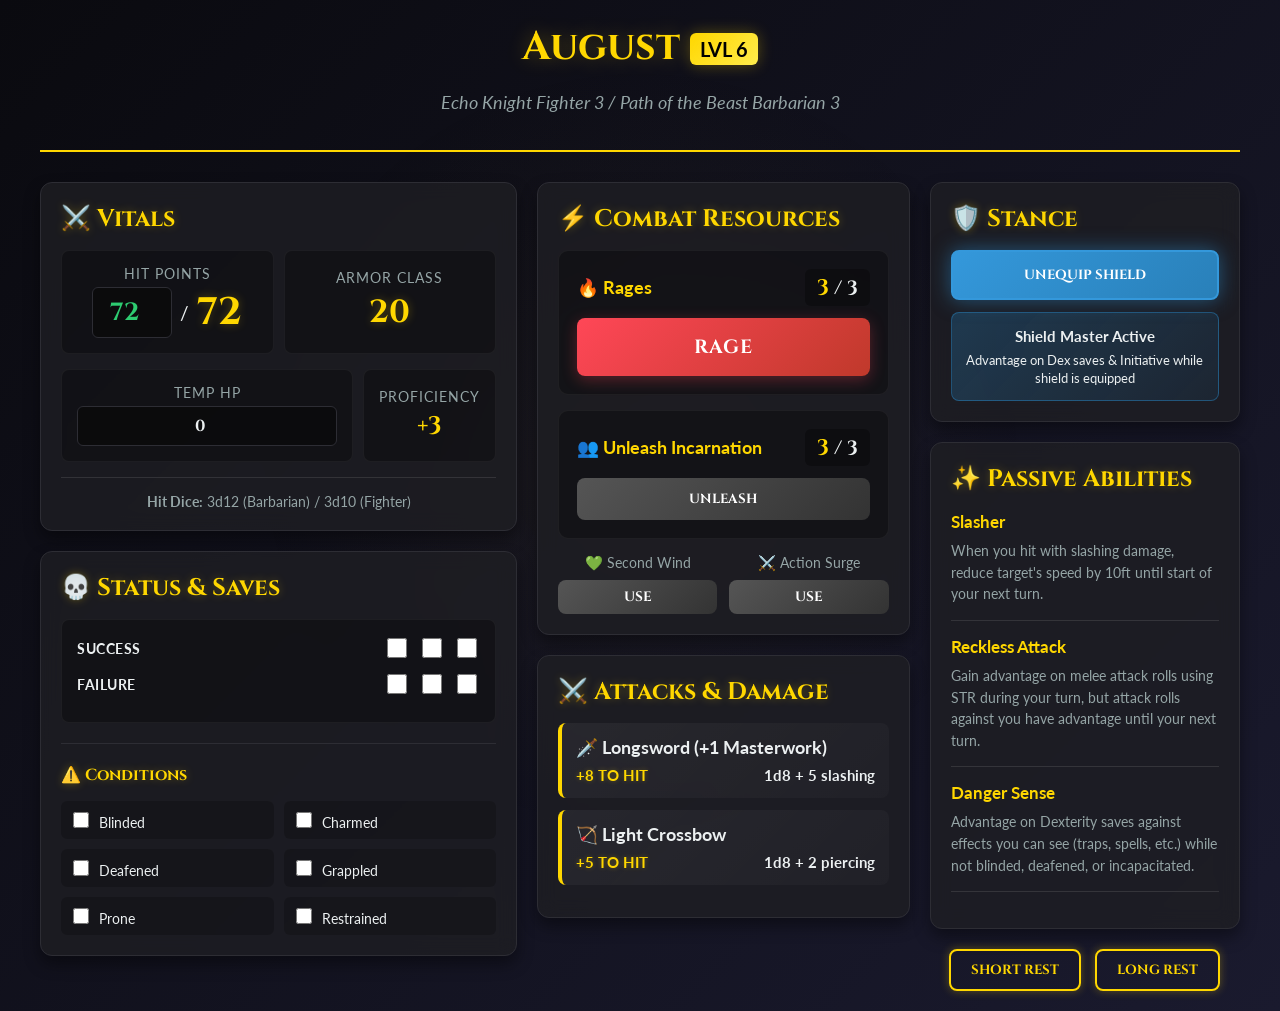
==== commit 80b661c7: "Refactor event listeners and function syntax" ====
--- a/index.html
+++ b/index.html
@@ -825,7 +825,7 @@
     </div>
 
     <script>
-document.addEventListener('DOMContentLoaded', () => {
+document.addEventListener('DOMContentLoaded', function() {
     // Character Stats Configuration
     const CHARACTER = {
         level: 6,
@@ -887,7 +887,9 @@
     };
 
     // Calculate ability modifier
-    const getMod = (score) => Math.floor((score - 10) / 2);
+    const getMod = function(score) {
+        return Math.floor((score - 10) / 2);
+    };
 
     // Update all displays
     function updateDisplay() {
@@ -907,22 +909,26 @@
             damageMod += CHARACTER.rageDamageBonus;
         }
         
-        els.attackBonus.textContent = `${attackBonus}`;
-        els.damageMod.textContent = damageMod >= 0 ? `${damageMod}` : damageMod;
+        els.attackBonus.textContent = attackBonus;
+        els.damageMod.textContent = damageMod >= 0 ? damageMod : damageMod;
         els.damageDice.textContent = state.isShieldEquipped ? '1d8' : '1d10';
 
         // Crossbow (unaffected by rage)
         const crossbowAttack = derived.dexMod + derived.profBonus;
-        els.crossbowAttackBonus.textContent = `${crossbowAttack}`;
-        els.crossbowDamageMod.textContent = derived.dexMod >= 0 ? `${derived.dexMod}` : derived.dexMod;
+        els.crossbowAttackBonus.textContent = crossbowAttack;
+        els.crossbowDamageMod.textContent = derived.dexMod >= 0 ? derived.dexMod : derived.dexMod;
 
         // Beast Weapons
         const beastAttack = derived.strMod + derived.profBonus;
         let beastDamage = derived.strMod;
         if (state.isRaging) beastDamage += CHARACTER.rageDamageBonus;
         
-        els.beastAttackBonuses.forEach(el => el.textContent = `${beastAttack}`);
-        els.beastDamageMods.forEach(el => el.textContent = beastDamage >= 0 ? `${beastDamage}` : beastDamage);
+        els.beastAttackBonuses.forEach(function(el) {
+            el.textContent = beastAttack;
+        });
+        els.beastDamageMods.forEach(function(el) {
+            el.textContent = beastDamage >= 0 ? beastDamage : beastDamage;
+        });
 
         // UI States
         els.body.classList.toggle('raging', state.isRaging);
@@ -941,7 +947,7 @@
     }
 
     // Event Handlers
-    els.rageBtn.addEventListener('click', () => {
+    els.rageBtn.addEventListener('click', function() {
         if (state.isRaging) {
             state.isRaging = false;
         } else if (state.currentRages > 0) {
@@ -954,12 +960,12 @@
         updateDisplay();
     });
 
-    els.shieldBtn.addEventListener('click', () => {
+    els.shieldBtn.addEventListener('click', function() {
         state.isShieldEquipped = !state.isShieldEquipped;
         updateDisplay();
     });
 
-    els.unleashBtn.addEventListener('click', () => {
+    els.unleashBtn.addEventListener('click', function() {
         if (state.currentEchoUses > 0) {
             state.currentEchoUses--;
             updateDisplay();
@@ -968,21 +974,21 @@
         }
     });
 
-    els.secondWindBtn.addEventListener('click', () => {
+    els.secondWindBtn.addEventListener('click', function() {
         if (!els.secondWindBtn.classList.contains('used')) {
             els.secondWindBtn.classList.add('used');
             els.secondWindBtn.textContent = 'USED';
         }
     });
 
-    els.actionSurgeBtn.addEventListener('click', () => {
+    els.actionSurgeBtn.addEventListener('click', function() {
         if (!els.actionSurgeBtn.classList.contains('used')) {
             els.actionSurgeBtn.classList.add('used');
             els.actionSurgeBtn.textContent = 'USED';
         }
     });
 
-    els.shortRestBtn.addEventListener('click', () => {
+    els.shortRestBtn.addEventListener('click', function() {
         els.secondWindBtn.classList.remove('used');
         els.secondWindBtn.textContent = 'USE';
         els.actionSurgeBtn.classList.remove('used');
@@ -991,18 +997,18 @@
         // Visual feedback
         const card = document.getElementById('resources-card');
         card.style.boxShadow = '0 0 30px rgba(46, 204, 113, 0.5)';
-        setTimeout(() => {
+        setTimeout(function() {
             card.style.boxShadow = '';
         }, 1000);
     });
 
-    els.longRestBtn.addEventListener('click', () => {
+    els.longRestBtn.addEventListener('click', function() {
         initialize();
         
         // Visual feedback
         const card = document.getElementById('resources-card');
         card.style.boxShadow = '0 0 30px rgba(255, 215, 0, 0.5)';
-        setTimeout(() => {
+        setTimeout(function() {
             card.style.boxShadow = '';
         }, 1000);
     });
@@ -1037,4 +1043,9 @@
         updateDisplay();
     }
 
+    // Run initialization
     initialize();
+});
+    </script>
+</body>
+</html>
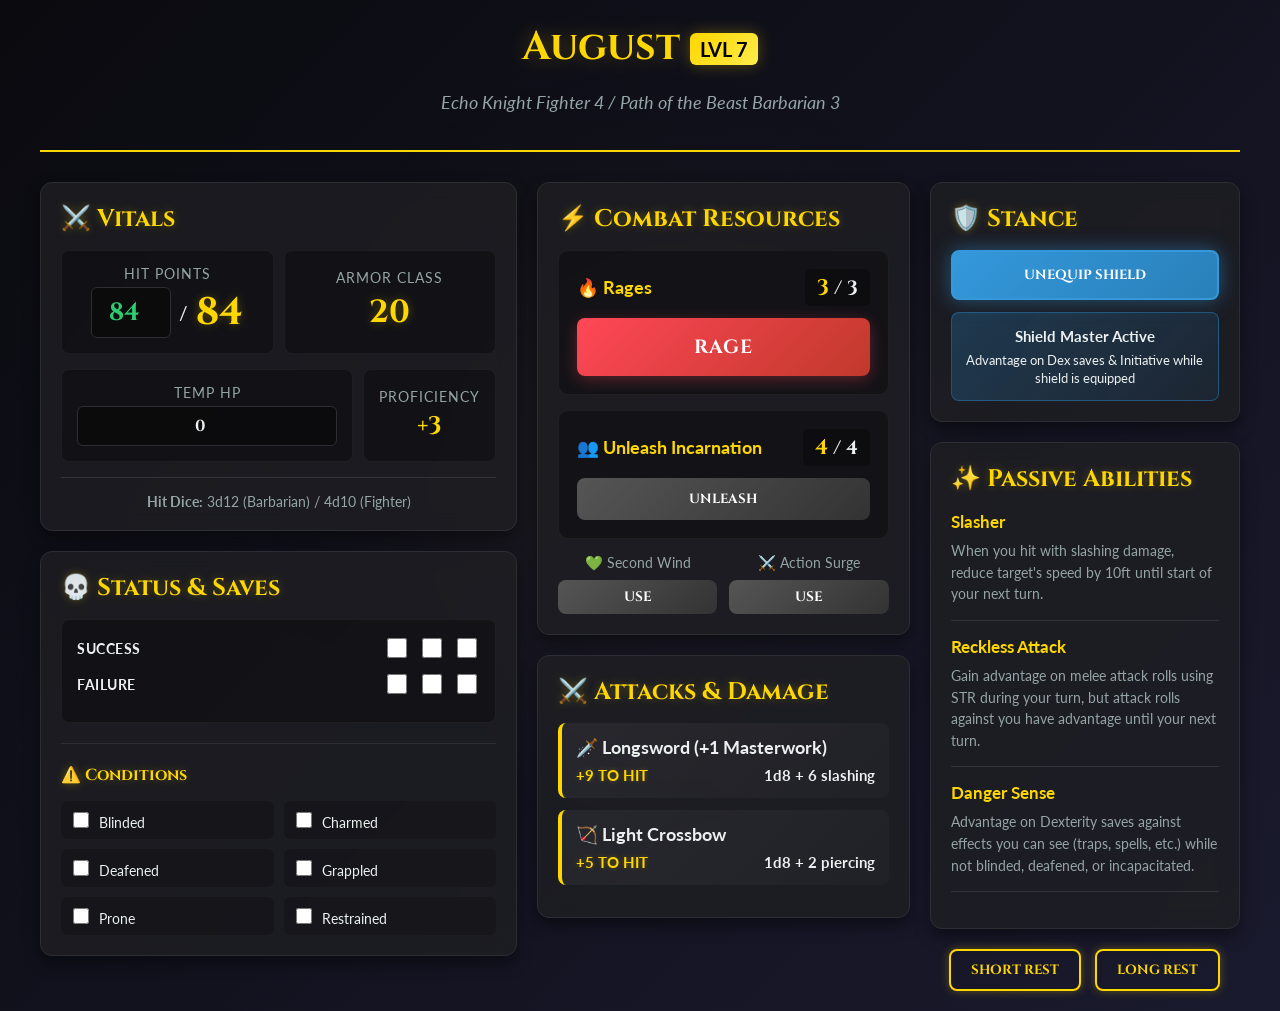
==== commit 86450863: "Update character level and stats to LVL 7" ====
--- a/index.html
+++ b/index.html
@@ -644,8 +644,8 @@
     <div class="container">
         <header>
             <div class="header-content">
-                <h1>August <span class="level-badge">LVL 6</span></h1>
-                <p class="subtitle">Echo Knight Fighter 3 / Path of the Beast Barbarian 3</p>
+                <h1>August <span class="level-badge">LVL 7</span></h1>
+                <p class="subtitle">Echo Knight Fighter 4 / Path of the Beast Barbarian 3</p>
             </div>
         </header>
 
@@ -678,7 +678,7 @@
                         </div>
                     </div>
                     <div class="hit-dice">
-                        <strong>Hit Dice:</strong> 3d12 (Barbarian) / 3d10 (Fighter)
+                        <strong>Hit Dice:</strong> 3d12 (Barbarian) / 4d10 (Fighter)
                     </div>
                 </div>
 
@@ -828,9 +828,9 @@
 document.addEventListener('DOMContentLoaded', function() {
     // Character Stats Configuration
     const CHARACTER = {
-        level: 6,
-        maxHp: 72,
-        abilityScores: { str: 19, dex: 14, con: 17 },
+        level: 7,
+        maxHp: 84,
+        abilityScores: { str: 20, dex: 14, con: 18 },
         armor: { base: 14, type: 'medium' },
         miscAcBonus: 1,
         fightingStyle: 'defense',
